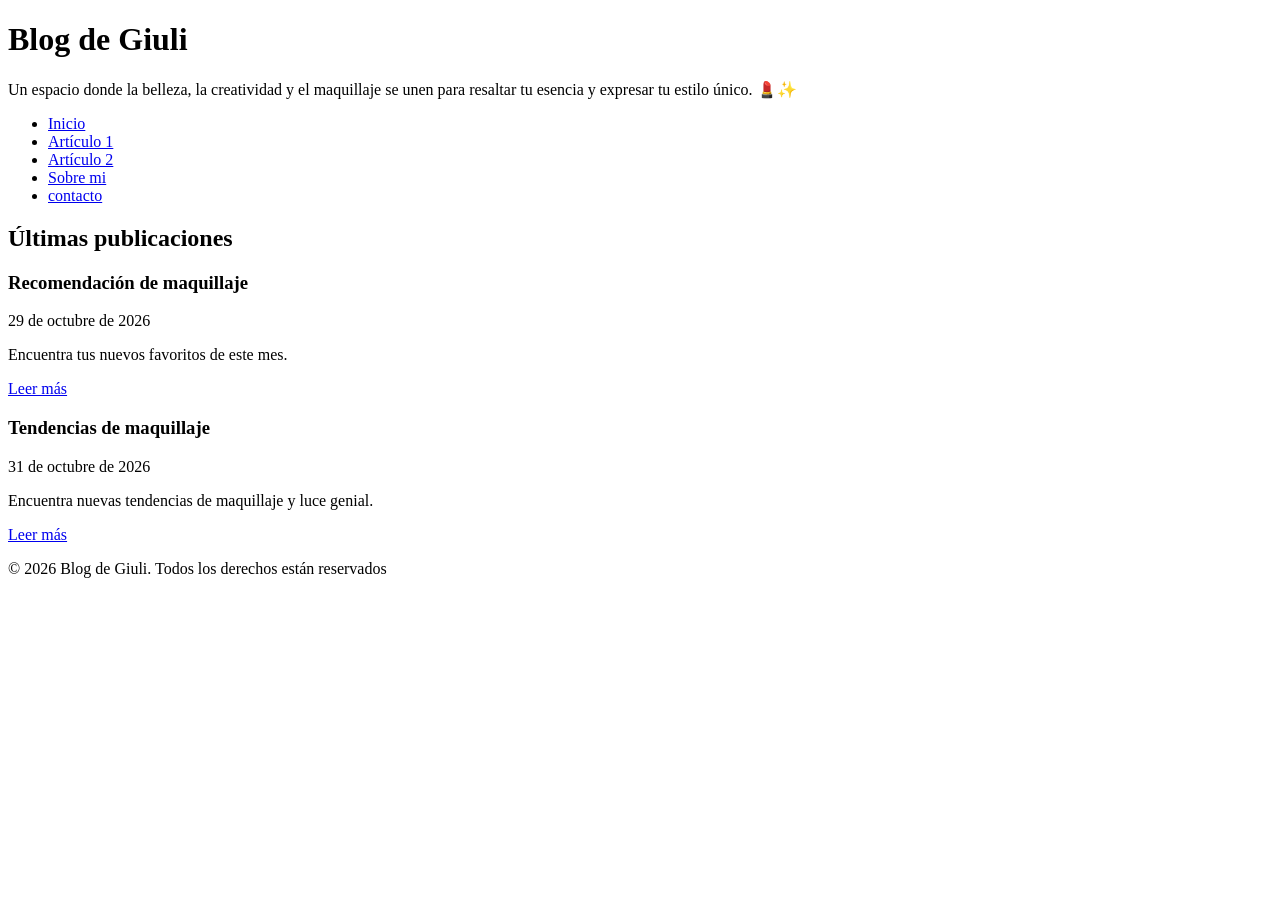
==== index.html @ d0361678 "Pagina de inicio" ====
<!DOCTYPE html>
<html lang="es">
<head>
 <meta charset="UTF-8">
 <meta name="viewport" content="width=device-width, initial-scale=1.0">
 <meta name="description" content="Blog personal de Giuli sobre makeup">
 <title>Inicio | Blog de Giuli</title>
</head>
<body>
    <header>
        <h1>Blog de Giuli</h1>
        <p>Un espacio donde la belleza, la creatividad y el maquillaje se unen para resaltar tu esencia y expresar tu estilo único. 💄✨</p>
        <nav>
            <ul>
                <li><a href="index.html" >Inicio</a></li>
                <li><a href="articulo-1.html" >Artículo 1</a></li>
                <li><a href="articulo-2.html" >Artículo 2</a></li>
                <li><a href="sobre-mi.html" >Sobre mi</a></li>
                <li><a href="contacto.html" >contacto</a></li>
            </ul>
        </nav>
    </header>
    <main>
        <section>
            <h2>Últimas publicaciones</h2>
            <article>
                <h3>Recomendación de maquillaje</h3>
                <p><time datetime="2026-10-29">29 de octubre de 2026</time></p>
                <p>Encuentra tus nuevos favoritos de este mes.</p>
                <a href="articulo-1.html">Leer más</a>
            </article>
            <article>
                <h3>Tendencias de maquillaje</h3>
                <p><time datetime="2026-10-31">31 de octubre de 2026</time></p>
                <p>Encuentra nuevas tendencias de maquillaje y luce genial.</p>
                <a href="articulo-2.html">Leer más</a>
            </article>
        </section>
    </main>
    <footer>
        <p>&copy; 2026 Blog de Giuli. Todos los derechos están reservados</p>
    </footer>
</body>
</html>
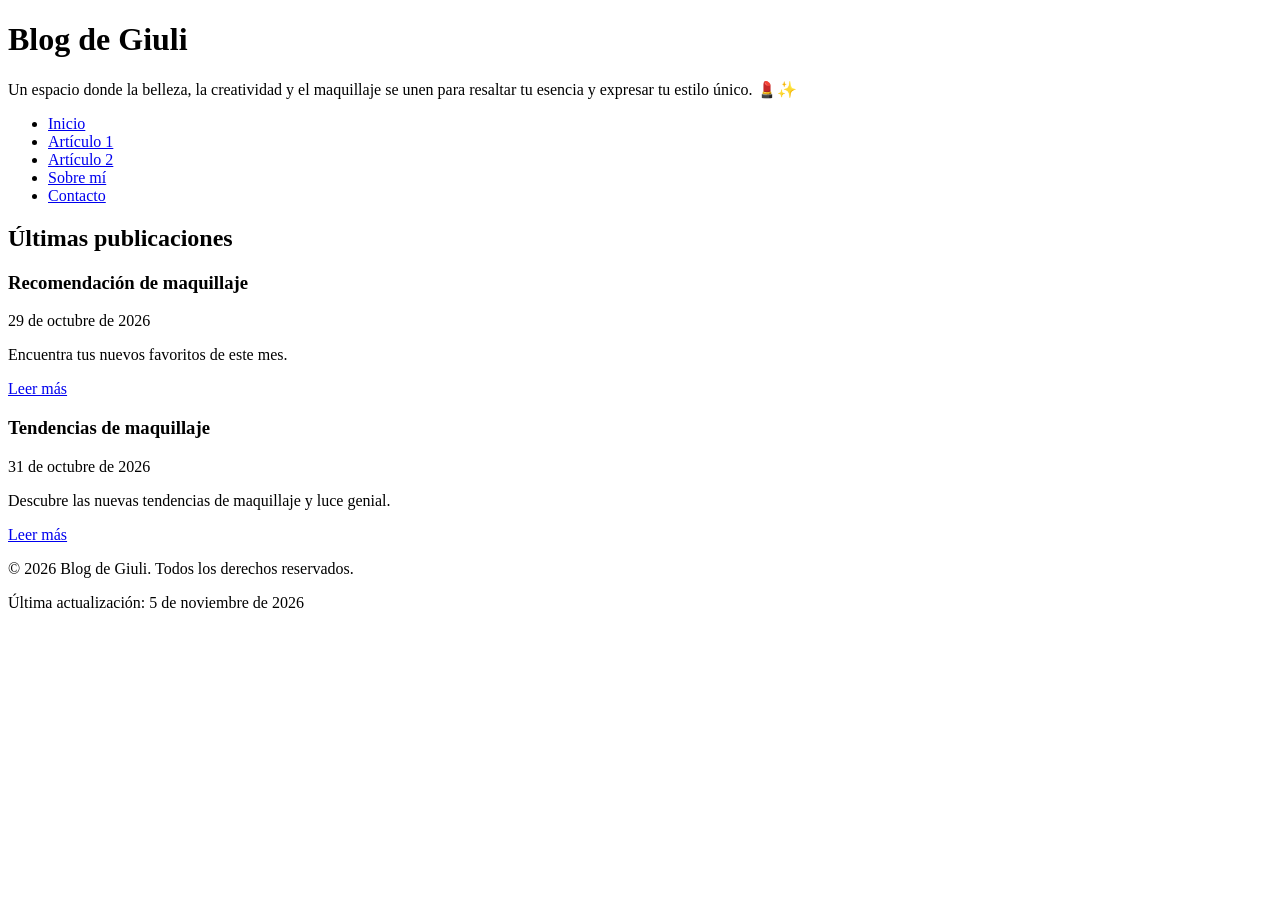
==== commit 88a1d0bc: "Agrega articulo 2 con lista y tabla" ====
--- a/index.html
+++ b/index.html
@@ -1,10 +1,10 @@
 <!DOCTYPE html>
 <html lang="es">
 <head>
- <meta charset="UTF-8">
- <meta name="viewport" content="width=device-width, initial-scale=1.0">
- <meta name="description" content="Blog personal de Giuli sobre makeup">
- <title>Inicio | Blog de Giuli</title>
+    <meta charset="UTF-8">
+    <meta name="viewport" content="width=device-width, initial-scale=1.0">
+    <meta name="description" content="Blog personal de Giuli sobre maquillaje: recomendaciones, tendencias y consejos de belleza.">
+    <title>Inicio | Blog de Giuli</title>
 </head>
 <body>
     <header>
@@ -12,11 +12,11 @@
         <p>Un espacio donde la belleza, la creatividad y el maquillaje se unen para resaltar tu esencia y expresar tu estilo único. 💄✨</p>
         <nav>
             <ul>
-                <li><a href="index.html" >Inicio</a></li>
-                <li><a href="articulo-1.html" >Artículo 1</a></li>
-                <li><a href="articulo-2.html" >Artículo 2</a></li>
-                <li><a href="sobre-mi.html" >Sobre mi</a></li>
-                <li><a href="contacto.html" >contacto</a></li>
+                <li><a href="index.html">Inicio</a></li>
+                <li><a href="articulo-1.html">Artículo 1</a></li>
+                <li><a href="articulo-2.html">Artículo 2</a></li>
+                <li><a href="sobre-mi.html">Sobre mí</a></li>
+                <li><a href="contacto.html">Contacto</a></li>
             </ul>
         </nav>
     </header>
@@ -32,13 +32,14 @@
             <article>
                 <h3>Tendencias de maquillaje</h3>
                 <p><time datetime="2026-10-31">31 de octubre de 2026</time></p>
-                <p>Encuentra nuevas tendencias de maquillaje y luce genial.</p>
+                <p>Descubre las nuevas tendencias de maquillaje y luce genial.</p>
                 <a href="articulo-2.html">Leer más</a>
             </article>
         </section>
     </main>
     <footer>
-        <p>&copy; 2026 Blog de Giuli. Todos los derechos están reservados</p>
+        <p>&copy; 2026 Blog de Giuli. Todos los derechos reservados.</p>
+        <p>Última actualización: <time datetime="2026-11-05">5 de noviembre de 2026</time></p>
     </footer>
 </body>
 </html>
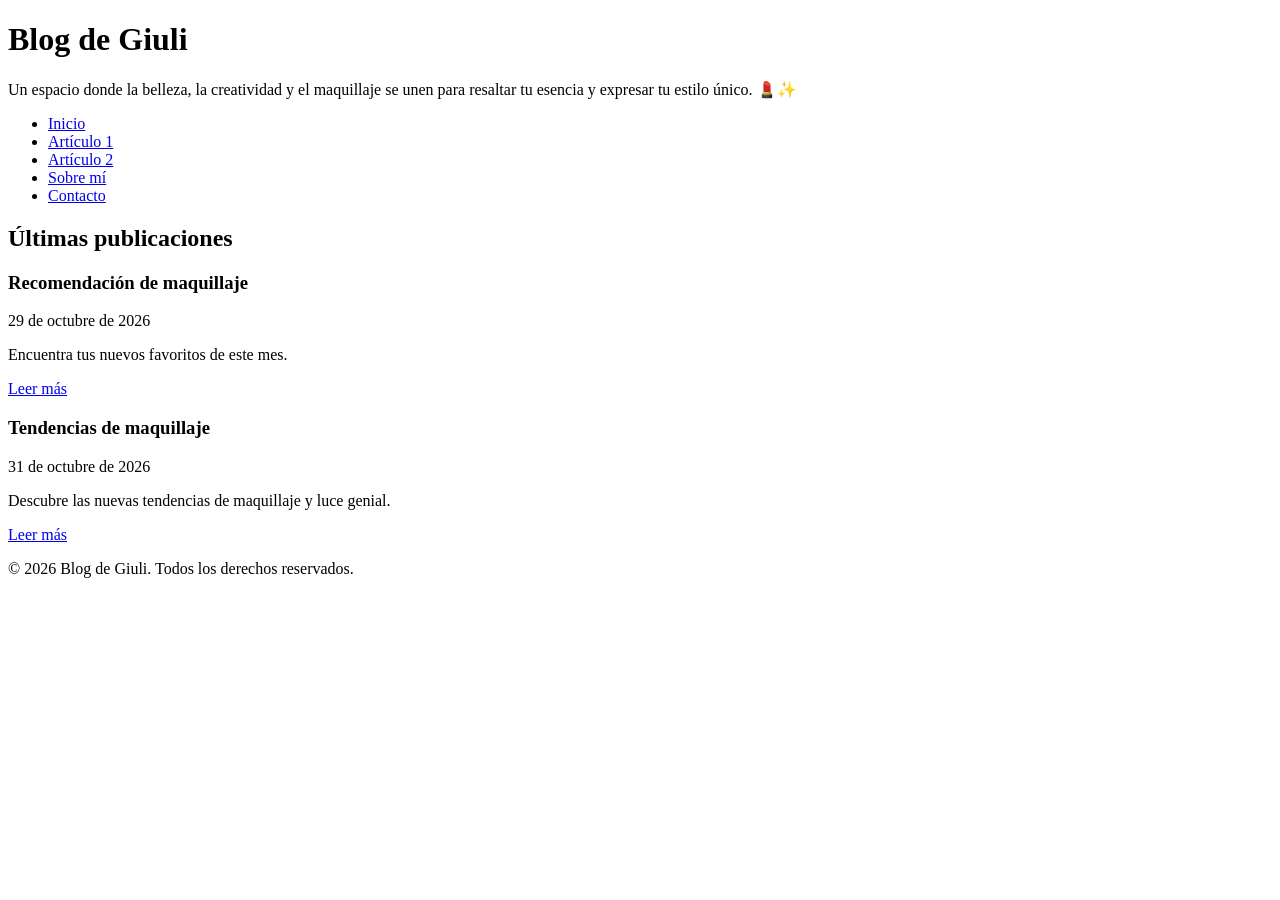
==== commit 711188c3: "Agrega paginas sobre mi y contacto" ====
--- a/index.html
+++ b/index.html
@@ -39,7 +39,7 @@
     </main>
     <footer>
         <p>&copy; 2026 Blog de Giuli. Todos los derechos reservados.</p>
-        <p>Última actualización: <time datetime="2026-11-05">5 de noviembre de 2026</time></p>
+        
     </footer>
 </body>
 </html>
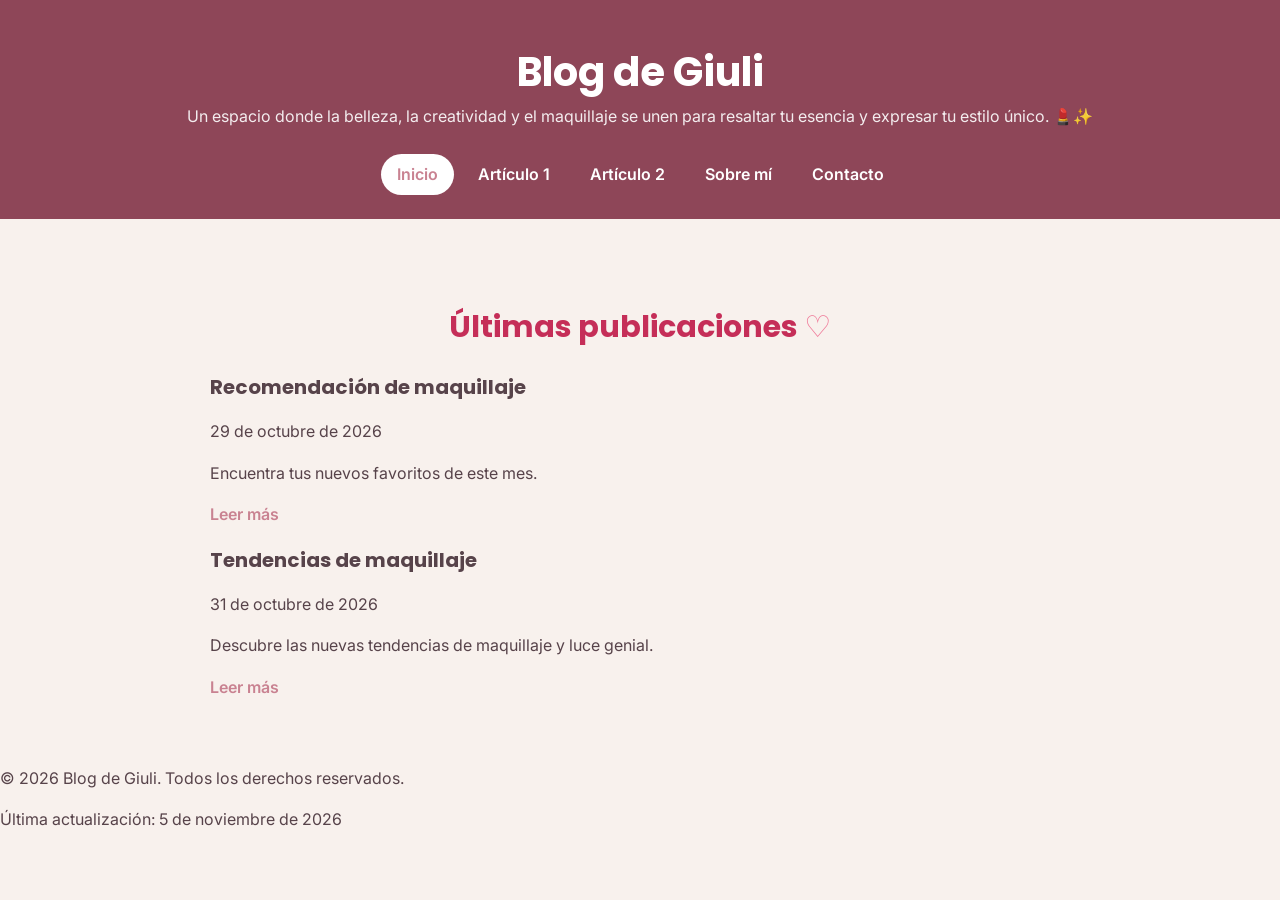
==== commit bd9ce026: "feat/Agregar hoja de estilos" ====
--- a/index.html
+++ b/index.html
@@ -5,6 +5,7 @@
     <meta name="viewport" content="width=device-width, initial-scale=1.0">
     <meta name="description" content="Blog personal de Giuli sobre maquillaje: recomendaciones, tendencias y consejos de belleza.">
     <title>Inicio | Blog de Giuli</title>
+    <link rel="stylesheet" href="css/estilos.css">
 </head>
 <body>
     <header>
@@ -12,7 +13,7 @@
         <p>Un espacio donde la belleza, la creatividad y el maquillaje se unen para resaltar tu esencia y expresar tu estilo único. 💄✨</p>
         <nav>
             <ul>
-                <li><a href="index.html">Inicio</a></li>
+                <li><a href="index.html"class="activo">Inicio</a></li>
                 <li><a href="articulo-1.html">Artículo 1</a></li>
                 <li><a href="articulo-2.html">Artículo 2</a></li>
                 <li><a href="sobre-mi.html">Sobre mí</a></li>
@@ -39,7 +40,7 @@
     </main>
     <footer>
         <p>&copy; 2026 Blog de Giuli. Todos los derechos reservados.</p>
-        
+        <p>Última actualización: <time datetime="2026-11-05">5 de noviembre de 2026</time></p>
     </footer>
 </body>
 </html>
--- a/css/estilos.css
+++ b/css/estilos.css
@@ -0,0 +1,147 @@
+/* Hoja de estilos del blog personal */
+
+/* Importar dos fuentes de google inter para el texto y poppins para titulos */
+@import url("https://fonts.googleapis.com/css2?family=Inter:wght@400;600&family=Poppins:wght@600;700&display=swap");
+
+/* Crear variables*/
+:root {
+    --color-primario: #C98291;
+    --color-primario-oscuro: #8E4658;
+    --color-fondo: #F8F1ED;
+    --color-superficie: #FFFFFF;
+    --color-texto: #57434A;
+    --color-texto-suave: #927D82;
+    --color-borde: #E8D5D2;
+
+    /* Tipografia */
+    --fuente-texto: "Inter", system-ui, sans-serif;
+    --fuente-titulos: "Poppins", system-ui, sans-serif;
+
+    /* Medidas*/
+    --ancho--contenido: 960px;
+}
+
+/* Correción del cálculo del tamaño de las cajas (box)*/
+*,
+*::before,
+*::after {
+    box-sizing: border-box;
+}
+
+body {
+    background-color: var(--color-fondo);
+    color: var(--color-texto);
+    margin: 0;
+    font-family: var(--fuente-texto);
+    font-size: 1rem;
+    line-height: 1.6; 
+}
+
+/*Estilos para el titulo*/
+h1, h2, h3 {
+    font-family: var(--fuente-titulos);
+    color: var(--color-texto);
+    line-height: 1.2;
+}
+
+h1 {
+    font-size: 2.5rem;
+}
+
+h2 {
+    font-size: 1.75rem;
+}
+
+h3 {
+    font-size: 1.25rem;
+}
+
+/*Estilos a los enlaces*/
+a {
+    color: var(--color-primario);
+    text-decoration: none;
+    font-weight: 600;
+}
+
+a:hover {
+    color: var(--color-primario-oscuro);
+    text-decoration: underline;
+}
+
+/* Contenido*/
+main{
+    max-width: var(--ancho--contenido);
+    margin: 0 auto;
+    padding: 2rem 1.5rem;
+    /*border: 2px dashed var(--color-primario)*/
+}
+
+/* Encabezados*/
+header {
+    background: linear-gradient(135deg, var(--color-primario-oscuro), var(--color-primario-oscuro));
+    color: #fff;
+    text-align: center;
+    padding: 3rem 1.5rem 1.5rem;
+}
+
+header h1 {
+        color: #fff;
+        margin: 0 0 0.5rem;
+
+        }
+       
+    header p {
+        margin: 0 0 1.5rem;
+        opacity: 0.9;
+    }
+
+/* Menú de navegación */
+nav ul {
+    display: flex;
+    justify-content: center;
+    flex-wrap: wrap;
+    gap: 0.5rem;
+    list-style: none;
+    margin: 0;
+    padding: 0;
+}
+
+/* Convertir a los enlaces en botones */
+nav a {
+    display: block;
+    padding: 0.5rem 1rem;
+    border-radius: 999px;
+    color: #fff;
+    transition: background-color 0.2s;
+}
+
+nav a:hover {
+    background-color: rgb(255, 255, 255, 0.2);
+    color: #fff;
+    text-decoration: none;
+}
+
+nav a.activo {
+    background-color:#fff;
+    color: var(--color-primario);
+    text-decoration: none;
+}
+
+/* Contenido principal */
+main {
+    max-width: 900px;
+    margin: 45px auto;
+    padding: 20px;
+}
+
+section h2 {
+    text-align: center;
+    color: #c52e58;
+    font-size: 30px;
+    margin-bottom: 30px;
+}
+
+section h2::after {
+    content: " ♡";
+    color: #ef7797;
+}
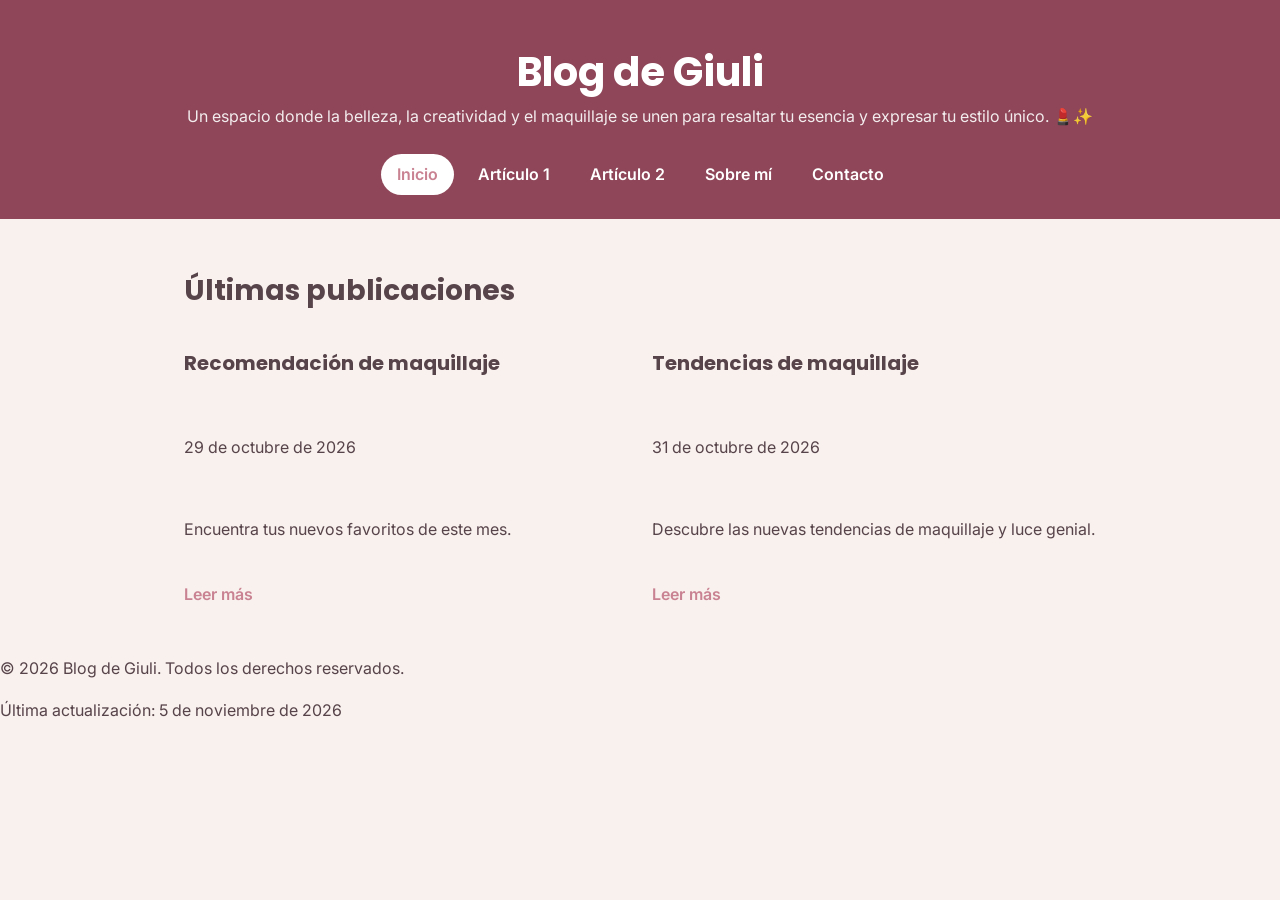
==== commit f92177eb: "feat/tarjetas en el index" ====
--- a/index.html
+++ b/index.html
@@ -24,18 +24,20 @@
     <main>
         <section>
             <h2>Últimas publicaciones</h2>
-            <article>
-                <h3>Recomendación de maquillaje</h3>
-                <p><time datetime="2026-10-29">29 de octubre de 2026</time></p>
-                <p>Encuentra tus nuevos favoritos de este mes.</p>
-                <a href="articulo-1.html">Leer más</a>
-            </article>
-            <article>
-                <h3>Tendencias de maquillaje</h3>
-                <p><time datetime="2026-10-31">31 de octubre de 2026</time></p>
-                <p>Descubre las nuevas tendencias de maquillaje y luce genial.</p>
-                <a href="articulo-2.html">Leer más</a>
-            </article>
+            <div class="tarjetas"> 
+                <article class="tarjetas">
+                    <h3>Recomendación de maquillaje</h3>
+                    <p><time datetime="2026-10-29">29 de octubre de 2026</time></p>
+                    <p>Encuentra tus nuevos favoritos de este mes.</p>
+                    <a href="articulo-1.html"class="boton">Leer más</a>
+                </article>
+                <article class="tarjetas">
+                    <h3>Tendencias de maquillaje</h3>
+                    <p><time datetime="2026-10-31">31 de octubre de 2026</time></p>
+                    <p>Descubre las nuevas tendencias de maquillaje y luce genial.</p>
+                    <a href="articulo-2.html"class="boton">Leer más</a>
+                </article>
+            </div>
         </section>
     </main>
     <footer>
--- a/css/estilos.css
+++ b/css/estilos.css
@@ -19,6 +19,11 @@
 
     /* Medidas*/
     --ancho--contenido: 960px;
+
+    /* Tarjetas*/
+    --radio: 12px;
+    --sombra: 0 2px 8px rgba(0,0,0,0.8);
+    --sombra-fuerte: 0 8px 20px rgba(0,0,0,0.12)
 }
 
 /* Correción del cálculo del tamaño de las cajas (box)*/
@@ -124,24 +129,11 @@
 nav a.activo {
     background-color:#fff;
     color: var(--color-primario);
-    text-decoration: none;
 }
 
-/* Contenido principal */
-main {
-    max-width: 900px;
-    margin: 45px auto;
-    padding: 20px;
+/* Tarjetas*/
+.tarjetas{
+    display: grid;
+    grid-template-columns: repeat(auto-fit,minmax(280px, 1fr));
+    gap: 1.5rem;
 }
-
-section h2 {
-    text-align: center;
-    color: #c52e58;
-    font-size: 30px;
-    margin-bottom: 30px;
-}
-
-section h2::after {
-    content: " ♡";
-    color: #ef7797;
-}
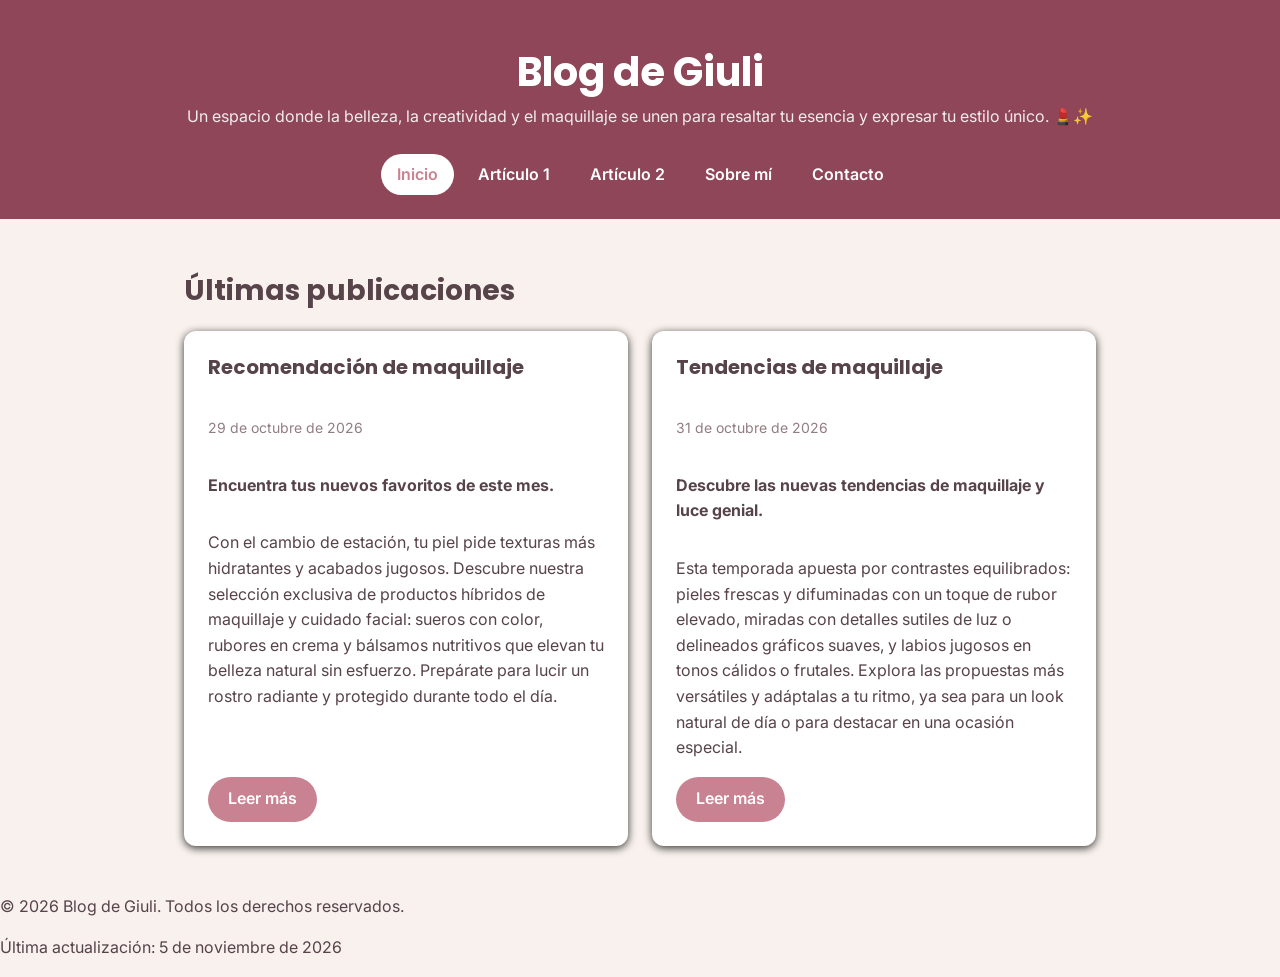
==== commit e5f883de: "feat/Agregar estilos al index" ====
--- a/index.html
+++ b/index.html
@@ -25,16 +25,18 @@
         <section>
             <h2>Últimas publicaciones</h2>
             <div class="tarjetas"> 
-                <article class="tarjetas">
+                <article class="tarjeta">
                     <h3>Recomendación de maquillaje</h3>
                     <p><time datetime="2026-10-29">29 de octubre de 2026</time></p>
-                    <p>Encuentra tus nuevos favoritos de este mes.</p>
+                    <p><strong>Encuentra tus nuevos favoritos de este mes.</strong></p>
+                    <p>Con el cambio de estación, tu piel pide texturas más hidratantes y acabados jugosos. Descubre nuestra selección exclusiva de productos híbridos de maquillaje y cuidado facial: sueros con color, rubores en crema y bálsamos nutritivos que elevan tu belleza natural sin esfuerzo. Prepárate para lucir un rostro radiante y protegido durante todo el día.</p>
                     <a href="articulo-1.html"class="boton">Leer más</a>
                 </article>
-                <article class="tarjetas">
+                <article class="tarjeta">
                     <h3>Tendencias de maquillaje</h3>
                     <p><time datetime="2026-10-31">31 de octubre de 2026</time></p>
-                    <p>Descubre las nuevas tendencias de maquillaje y luce genial.</p>
+                    <p><strong>Descubre las nuevas tendencias de maquillaje y luce genial.</strong></p>
+                    <p>Esta temporada apuesta por contrastes equilibrados: pieles frescas y difuminadas con un toque de rubor elevado, miradas con detalles sutiles de luz o delineados gráficos suaves, y labios jugosos en tonos cálidos o frutales. Explora las propuestas más versátiles y adáptalas a tu ritmo, ya sea para un look natural de día o para destacar en una ocasión especial.</p>    
                     <a href="articulo-2.html"class="boton">Leer más</a>
                 </article>
             </div>
--- a/css/estilos.css
+++ b/css/estilos.css
@@ -137,3 +137,48 @@
     grid-template-columns: repeat(auto-fit,minmax(280px, 1fr));
     gap: 1.5rem;
 }
+
+.tarjeta{
+    background-color: var(--color-superficie);
+    border: 1px solido var(--color-borde);
+    border-radius: var(--radio);
+    box-shadow: var(--sombra);
+    padding: 1.5rem;
+    transition: transform 0.2s, box-shadow 0.2s;
+    display: flex;
+    flex-direction: column;
+}
+
+.tarjeta h3{
+    margin-top: 0;
+}
+
+.tarjeta time{
+    color: var(--color-texto-suave);
+    font-size: 0.875rem;
+}
+
+.tarjeta:hover{
+    transform: translateY(-4px);
+    box-shadow: var(--sombra-fuerte);
+}
+
+.tarjeta .boton{
+    margin-top: auto;
+    align-self: flex-start;
+}
+
+.boton{
+    display: inline-block;
+    background-color: var(--color-primario);
+    color: #fff;
+    padding: 0.6rem 1.25rem;
+    border-radius: 999px;
+    transition: background-color 0.2s;
+}
+
+.boton:hover{
+    background-color: var(--color-primario-oscuro);
+    color: #fff;
+    text-decoration: none;
+}
